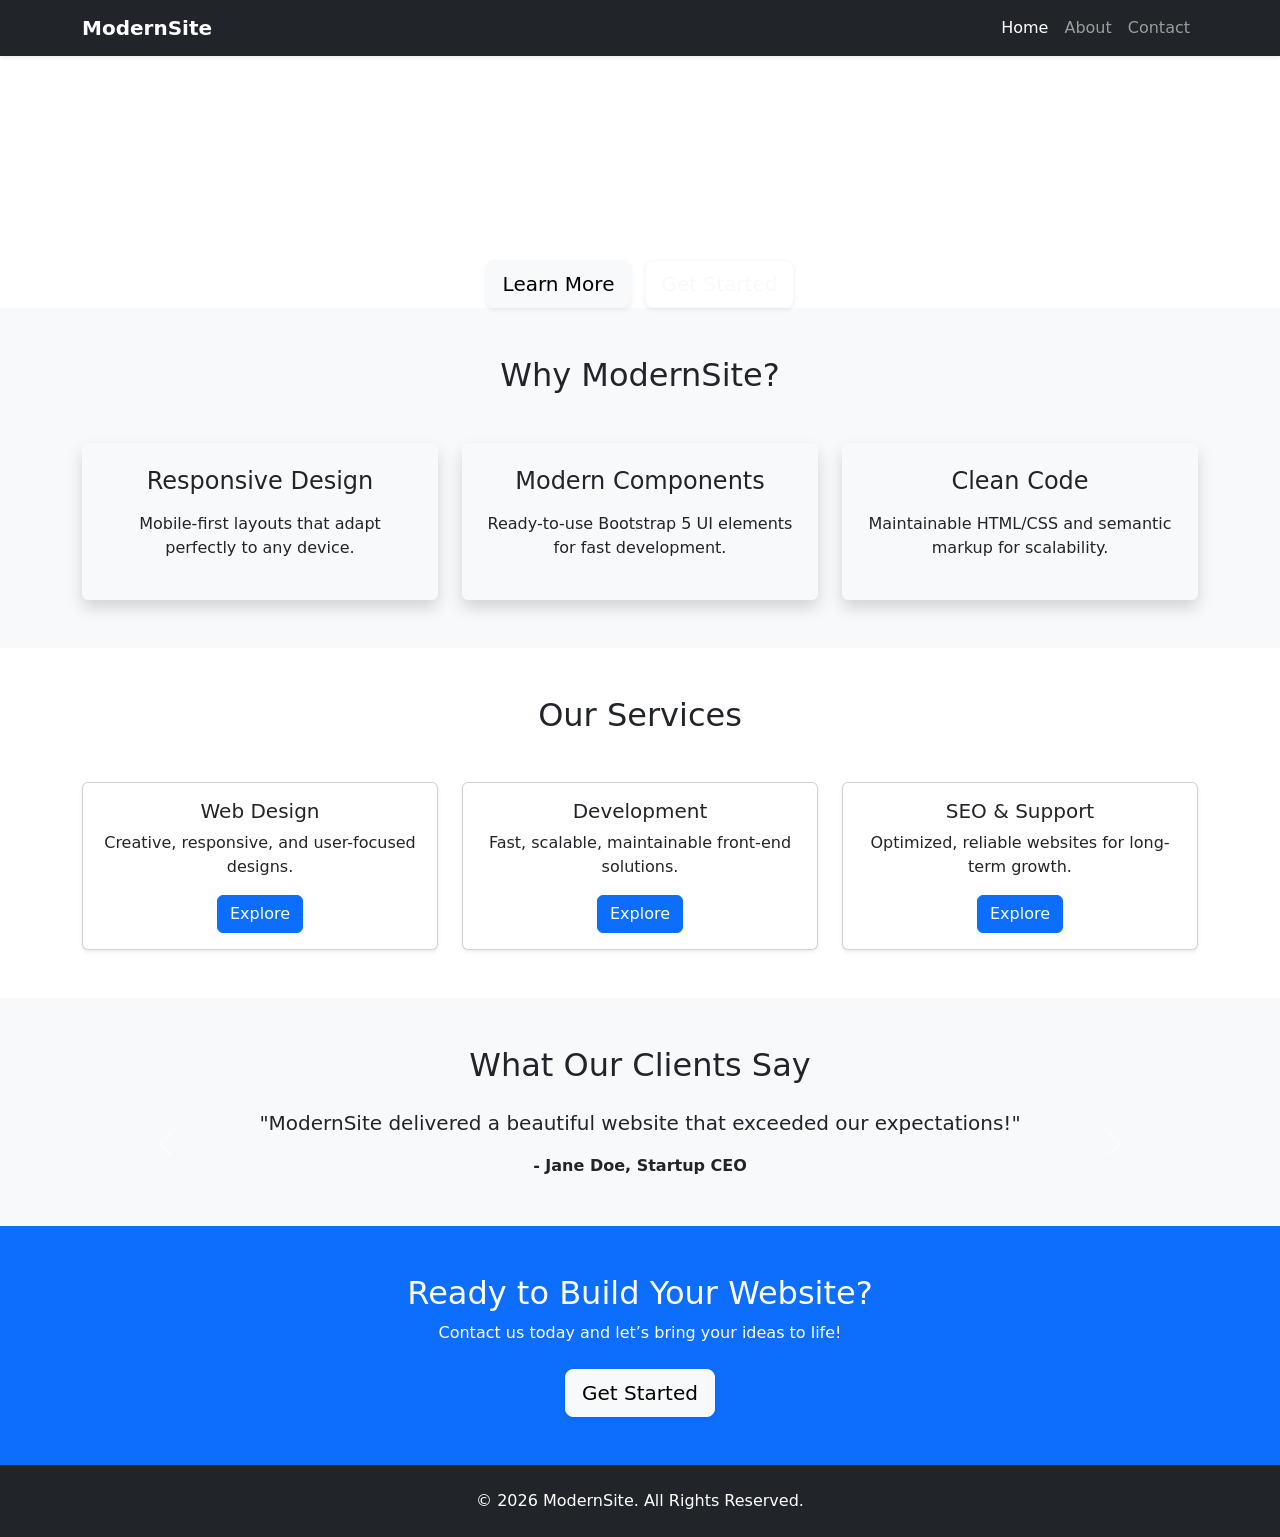
==== index.html @ 0230de06 "Add files via upload" ====
<!DOCTYPE html>
<html lang="en">
<head>
  <meta charset="UTF-8">
  <meta name="viewport" content="width=device-width, initial-scale=1.0">
  <title>ModernSite - Home</title>
  <link href="https://cdn.jsdelivr.net/npm/bootstrap@5.3.2/dist/css/bootstrap.min.css" rel="stylesheet">
  <link rel="stylesheet" href="css/style.css">
</head>
<body>

<!-- Navbar -->
<nav class="navbar navbar-expand-lg navbar-dark bg-dark shadow-sm sticky-top">
  <div class="container">
    <a class="navbar-brand fw-bold" href="index.html">ModernSite</a>
    <button class="navbar-toggler" type="button" data-bs-toggle="collapse" data-bs-target="#navbarNav">
      <span class="navbar-toggler-icon"></span>
    </button>
    <div class="collapse navbar-collapse" id="navbarNav">
      <ul class="navbar-nav ms-auto">
        <li class="nav-item"><a class="nav-link active" href="index.html">Home</a></li>
        <li class="nav-item"><a class="nav-link" href="about.html">About</a></li>
        <li class="nav-item"><a class="nav-link" href="contact.html">Contact</a></li>
      </ul>
    </div>
  </div>
</nav>

<!-- Hero Section -->
<section class="hero d-flex align-items-center text-center text-white reveal">
  <div class="container">
    <h1 class="display-4 fw-bold mb-3">Build Stunning Websites Effortlessly</h1>
    <p class="lead mb-4">Professional, responsive designs built with Bootstrap 5 for startups & businesses.</p>
    <a href="about.html" class="btn btn-light btn-lg me-2 shadow-sm">Learn More</a>
    <a href="contact.html" class="btn btn-outline-light btn-lg shadow-sm">Get Started</a>
  </div>
</section>

<!-- Features Section -->
<section class="py-5 text-center bg-light">
  <div class="container">
    <h2 class="mb-5 reveal">Why ModernSite?</h2>
    <div class="row g-4">
      <div class="col-md-4 reveal">
        <div class="feature-box shadow p-4 rounded h-100 hover-zoom">
          <h4 class="mb-3">Responsive Design</h4>
          <p>Mobile-first layouts that adapt perfectly to any device.</p>
        </div>
      </div>
      <div class="col-md-4 reveal">
        <div class="feature-box shadow p-4 rounded h-100 hover-zoom">
          <h4 class="mb-3">Modern Components</h4>
          <p>Ready-to-use Bootstrap 5 UI elements for fast development.</p>
        </div>
      </div>
      <div class="col-md-4 reveal">
        <div class="feature-box shadow p-4 rounded h-100 hover-zoom">
          <h4 class="mb-3">Clean Code</h4>
          <p>Maintainable HTML/CSS and semantic markup for scalability.</p>
        </div>
      </div>
    </div>
  </div>
</section>

<!-- Services Section -->
<section class="py-5 text-center">
  <div class="container">
    <h2 class="mb-5 reveal">Our Services</h2>
    <div class="row g-4">
      <div class="col-md-4 reveal">
        <div class="card shadow-sm h-100 hover-zoom">
          <div class="card-body">
            <h5 class="card-title">Web Design</h5>
            <p class="card-text">Creative, responsive, and user-focused designs.</p>
            <a href="#" class="btn btn-primary">Explore</a>
          </div>
        </div>
      </div>
      <div class="col-md-4 reveal">
        <div class="card shadow-sm h-100 hover-zoom">
          <div class="card-body">
            <h5 class="card-title">Development</h5>
            <p class="card-text">Fast, scalable, maintainable front-end solutions.</p>
            <a href="#" class="btn btn-primary">Explore</a>
          </div>
        </div>
      </div>
      <div class="col-md-4 reveal">
        <div class="card shadow-sm h-100 hover-zoom">
          <div class="card-body">
            <h5 class="card-title">SEO & Support</h5>
            <p class="card-text">Optimized, reliable websites for long-term growth.</p>
            <a href="#" class="btn btn-primary">Explore</a>
          </div>
        </div>
      </div>
    </div>
  </div>
</section>

<!-- Testimonials Carousel -->
<section class="py-5 bg-light text-center">
  <div class="container">
    <h2 class="mb-4 reveal">What Our Clients Say</h2>
    <div id="testimonialCarousel" class="carousel slide reveal" data-bs-ride="carousel">
      <div class="carousel-inner">
        <div class="carousel-item active">
          <p class="lead">"ModernSite delivered a beautiful website that exceeded our expectations!"</p>
          <strong>- Jane Doe, Startup CEO</strong>
        </div>
        <div class="carousel-item">
          <p class="lead">"The team is professional and responsive. Highly recommended."</p>
          <strong>- John Smith, Entrepreneur</strong>
        </div>
      </div>
      <button class="carousel-control-prev" type="button" data-bs-target="#testimonialCarousel" data-bs-slide="prev">
        <span class="carousel-control-prev-icon"></span>
      </button>
      <button class="carousel-control-next" type="button" data-bs-target="#testimonialCarousel" data-bs-slide="next">
        <span class="carousel-control-next-icon"></span>
      </button>
    </div>
  </div>
</section>

<!-- Call to Action -->
<section class="py-5 text-center bg-primary text-white reveal">
  <div class="container">
    <h2>Ready to Build Your Website?</h2>
    <p class="mb-4">Contact us today and let’s bring your ideas to life!</p>
    <a href="contact.html" class="btn btn-light btn-lg shadow-sm">Get Started</a>
  </div>
</section>

<!-- Footer -->
<footer class="bg-dark text-white text-center py-4">
  <p class="mb-0">&copy; 2026 ModernSite. All Rights Reserved.</p>
</footer>

<script src="https://cdn.jsdelivr.net/npm/bootstrap@5.3.2/dist/js/bootstrap.bundle.min.js"></script>
<script src="js/main.js"></script>
</body>
</html>
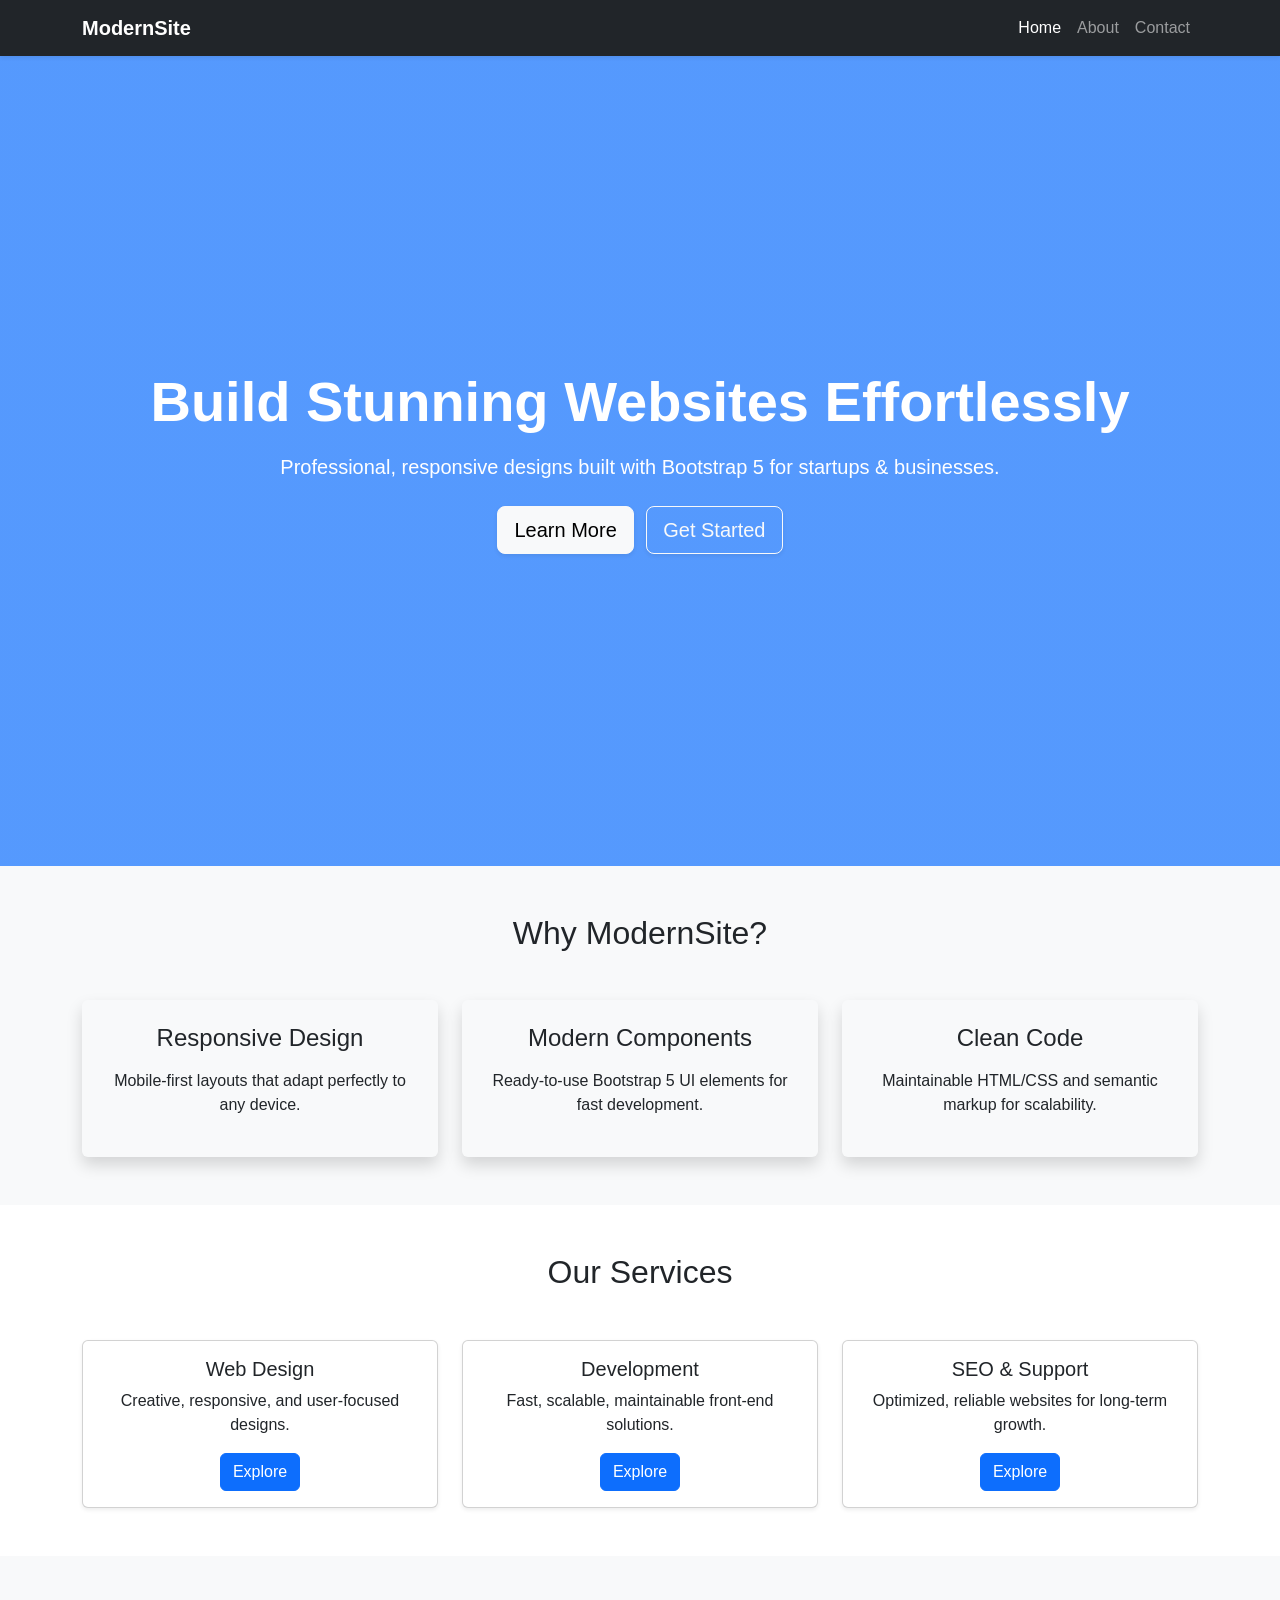
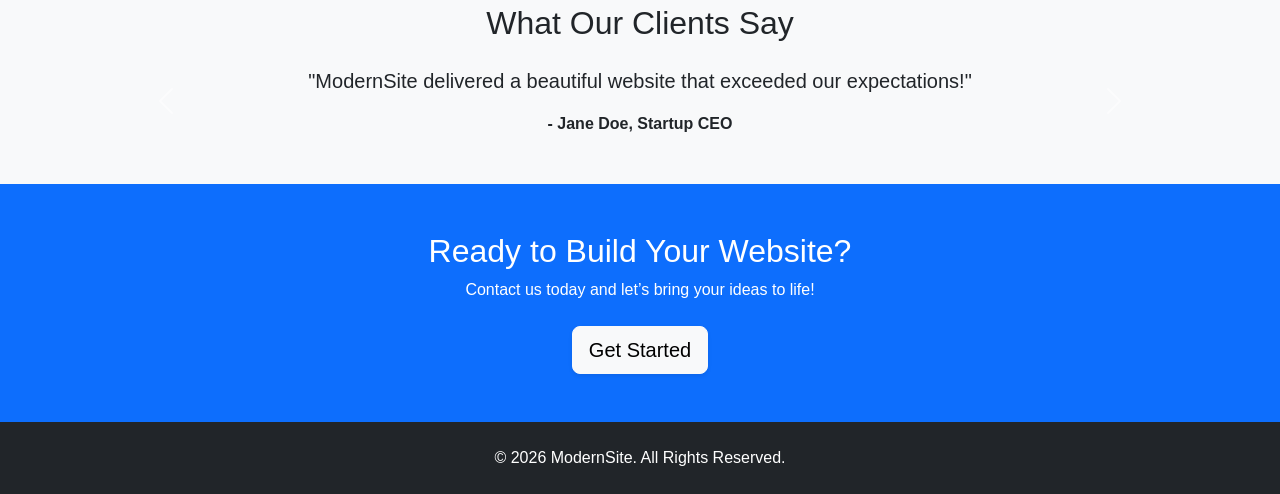
==== commit 552133a1: "Fix case sensitivity in CSS and JS file paths Updated file paths for CSS and JS to be case-sensitive" ====
--- a/index.html
+++ b/index.html
@@ -5,7 +5,7 @@
   <meta name="viewport" content="width=device-width, initial-scale=1.0">
   <title>ModernSite - Home</title>
   <link href="https://cdn.jsdelivr.net/npm/bootstrap@5.3.2/dist/css/bootstrap.min.css" rel="stylesheet">
-  <link rel="stylesheet" href="css/style.css">
+  <link rel="stylesheet" href="CSS/style.css">
 </head>
 <body>
 
@@ -139,6 +139,7 @@
 </footer>
 
 <script src="https://cdn.jsdelivr.net/npm/bootstrap@5.3.2/dist/js/bootstrap.bundle.min.js"></script>
-<script src="js/main.js"></script>
+<script src="JS/main.js"></script>
 </body>
-</html>+
+</html>
--- a/CSS/style.css
+++ b/CSS/style.css
@@ -0,0 +1,35 @@
+body {
+    font-family: 'Segoe UI', sans-serif;
+    scroll-behavior: smooth;
+}
+
+.hero {
+    height: 90vh;
+    background: linear-gradient(rgba(13,110,253,0.7), rgba(13,110,253,0.7)),
+                url('https://images.unsplash.com/photo-1492724441997-5dc865305da7') center/cover no-repeat;
+    display: flex;
+    justify-content: center;
+    align-items: center;
+    flex-direction: column;
+}
+
+.feature-box, .card, .p-4 {
+    transition: transform 0.3s, box-shadow 0.3s;
+}
+
+.feature-box:hover, .card:hover, .hover-zoom:hover, .p-4:hover {
+    transform: translateY(-10px);
+    box-shadow: 0 15px 30px rgba(0,0,0,0.2);
+}
+
+/* Scroll Reveal Animation */
+.reveal {
+    opacity: 0;
+    transform: translateY(50px);
+    transition: all 0.8s ease;
+}
+
+.reveal.active {
+    opacity: 1;
+    transform: translateY(0);
+}
